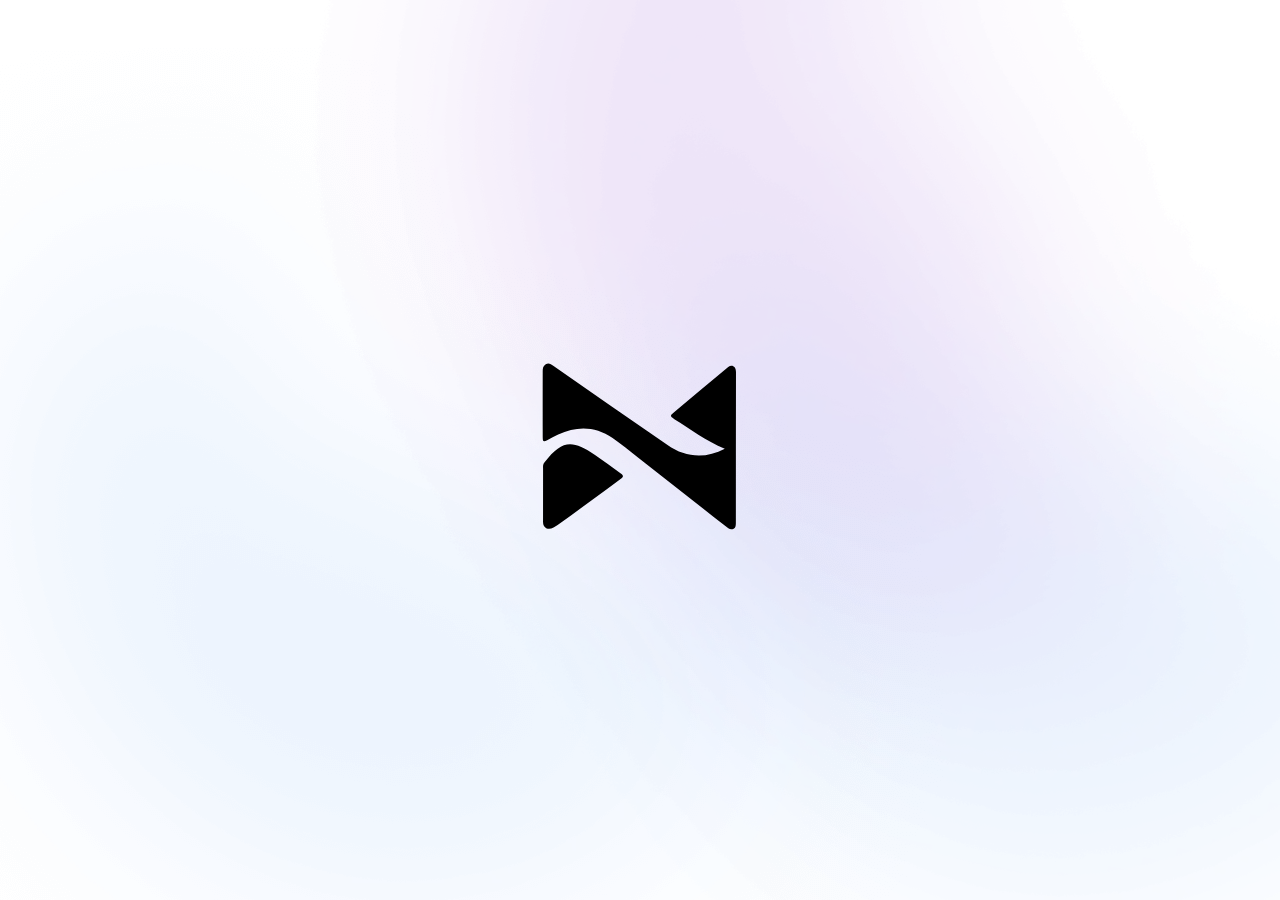
==== terraform/webinit/webcontent/index.html @ 08a9a7f2 "feat: update webinit configuration and add initial website content" ====
<!DOCTYPE html>
<html lang="en">

<head>
  <meta http-equiv="Content-Type" content="text/html; charset=UTF-8">
  <meta name="viewport" content="width=device-width, initial-scale=1.0">
  <title>NOISIF | Community audio platform and soundboard system for Discord</title>
  <link rel="icon" href="./favicon-32.ico" sizes="any">
  <link rel="icon" href="./favicon.svg" type="image/svg+xml">
  <style>
    * {
      margin: 0;
      padding: 0;
      box-sizing: border-box;
    }

    .container {
      display: flex;
      justify-content: center;
      align-items: center;
      width: 100%;
      height: 100vh;
    }

    .logo {
      width: 200px;
      height: 200px;
    }

    .gradient {
      position: fixed;
      opacity: .5;
      z-index: -1;
    }

    .left-gradient {
      left: -20%;
      bottom: -30%;
    }

    .right-gradient {
      top: -60%;
      right: -45%;
      rotate: 12deg;
    }
  </style>
  <script defer src="https://analytics.miloszgilga.pl/script.js"
    data-website-id="da43f803-295a-4ce3-9a9e-ad26e4d53b2d"></script>
</head>

<body class="container">
  <div class="gradient left-gradient">
    <img src="./grad-left.webp">
  </div>
  <div class="gradient right-gradient">
    <img src="./grad-right.webp">
  </div>
  <a href="https://github.com/noisif">
    <img src="./logo.svg" alt="logo" class="logo">
  </a>
</body>

</html>
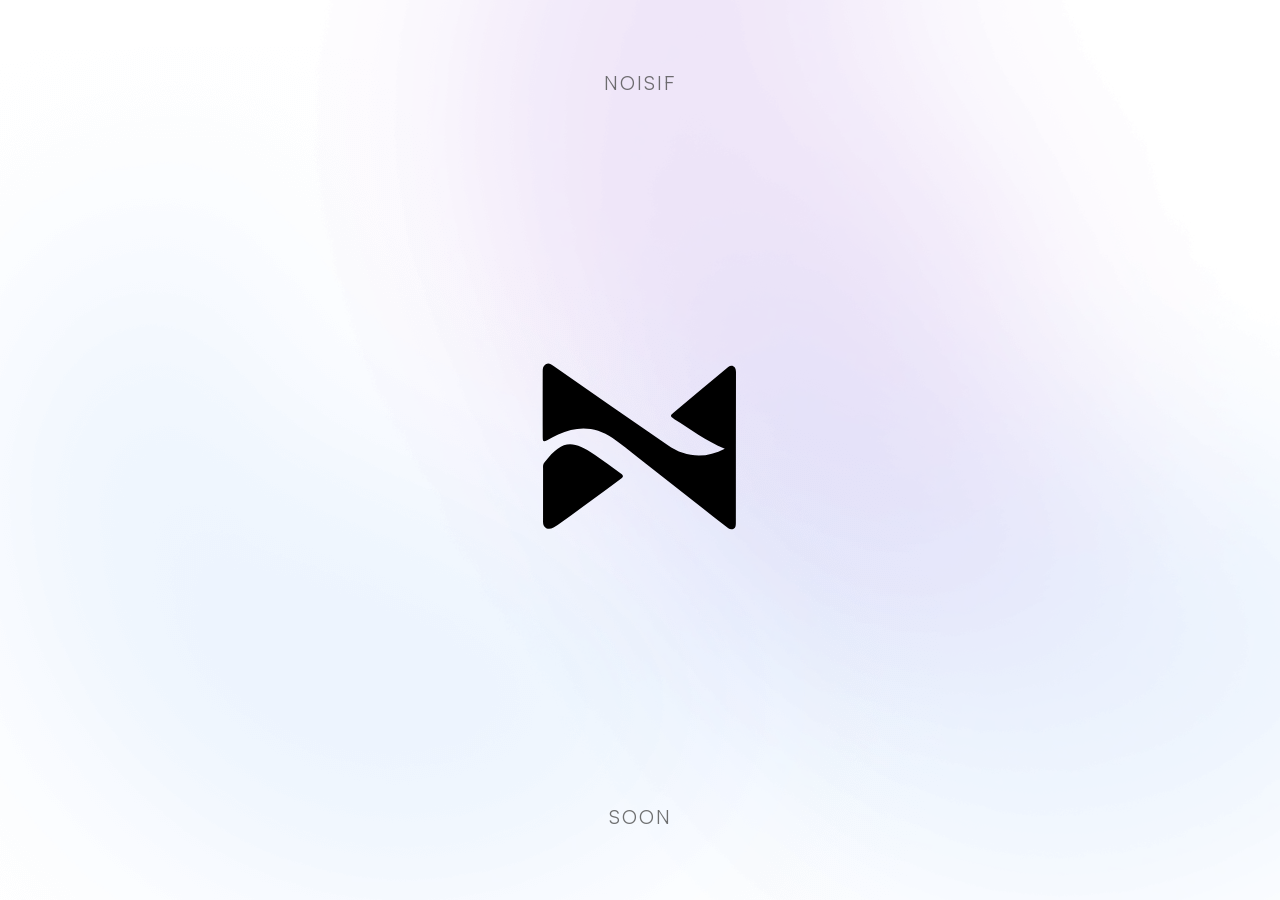
==== commit 8ef05475: "feat: add WOFF2 font support and update index.html for new font usage" ====
--- a/terraform/webinit/webcontent/index.html
+++ b/terraform/webinit/webcontent/index.html
@@ -8,10 +8,19 @@
   <link rel="icon" href="./favicon-32.ico" sizes="any">
   <link rel="icon" href="./favicon.svg" type="image/svg+xml">
   <style>
+    @font-face {
+      font-family: 'Satoshi';
+      src: url('./satoshi.woff2') format('woff2');
+    }
+
     * {
       margin: 0;
       padding: 0;
       box-sizing: border-box;
+    }
+
+    body {
+      font-family: 'Satoshi', sans-serif;
     }
 
     .container {
@@ -22,9 +31,24 @@
       height: 100vh;
     }
 
+    @keyframes pulse {
+      0% {
+        transform: scale(1);
+      }
+
+      50% {
+        transform: scale(1.05);
+      }
+
+      100% {
+        transform: scale(1);
+      }
+    }
+
     .logo {
       width: 200px;
       height: 200px;
+      animation: pulse 3s ease-in-out infinite;
     }
 
     .gradient {
@@ -43,6 +67,25 @@
       right: -45%;
       rotate: 12deg;
     }
+
+    .content-container {
+      display: flex;
+      flex-direction: column;
+      justify-content: space-between;
+      align-items: center;
+      width: 100%;
+      height: 100vh;
+    }
+
+    .content-text-container {
+      margin: 70px 0;
+      font-size: 1.2rem;
+      color: #4d4d4d;
+      font-weight: 400;
+      letter-spacing: 2px;
+      text-transform: uppercase;
+      opacity: 0.8;
+    }
   </style>
   <script defer src="https://analytics.miloszgilga.pl/script.js"
     data-website-id="da43f803-295a-4ce3-9a9e-ad26e4d53b2d"></script>
@@ -55,9 +98,13 @@
   <div class="gradient right-gradient">
     <img src="./grad-right.webp">
   </div>
-  <a href="https://github.com/noisif">
-    <img src="./logo.svg" alt="logo" class="logo">
-  </a>
+  <div class="content-container">
+    <div class="content-text-container">noisif</div>
+    <a href="https://github.com/noisif">
+      <img src="./logo.svg" alt="logo" class="logo">
+    </a>
+    <div class="content-text-container">soon</div>
+  </div>
 </body>
 
 </html>
